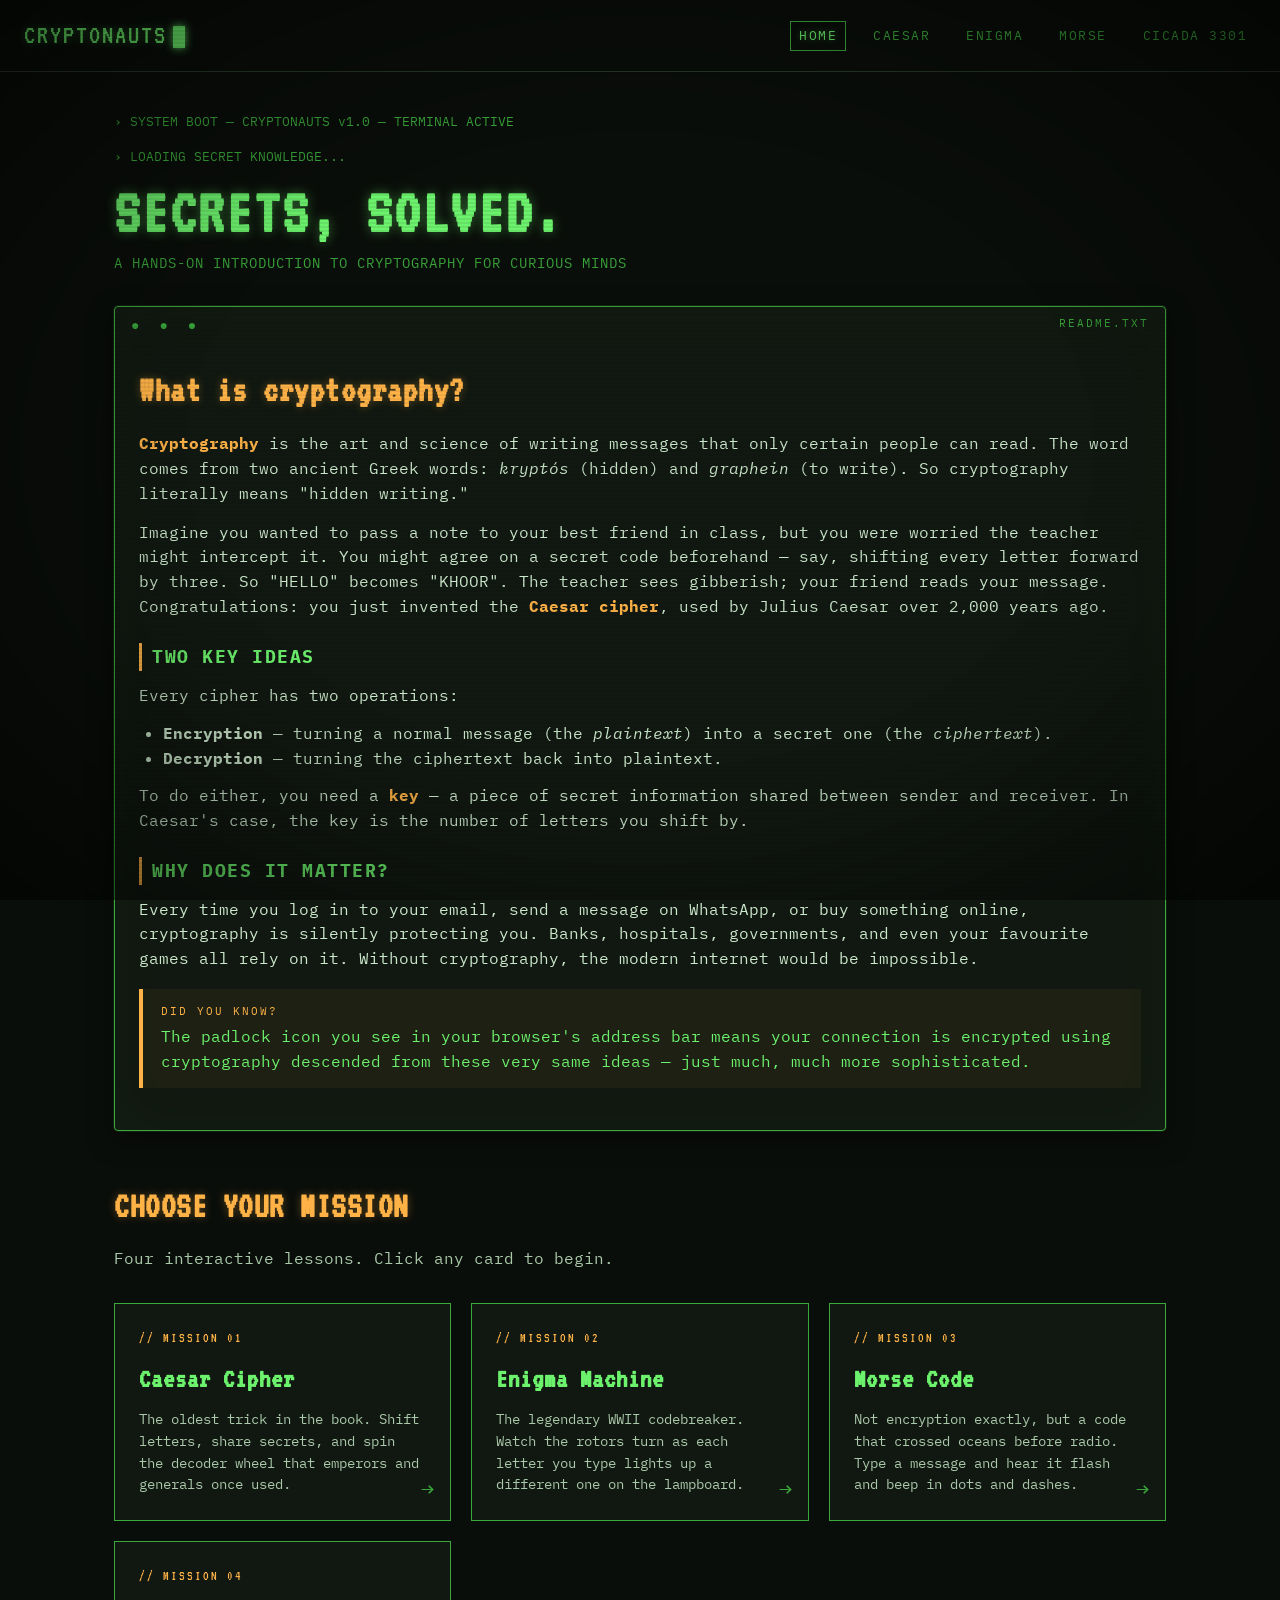
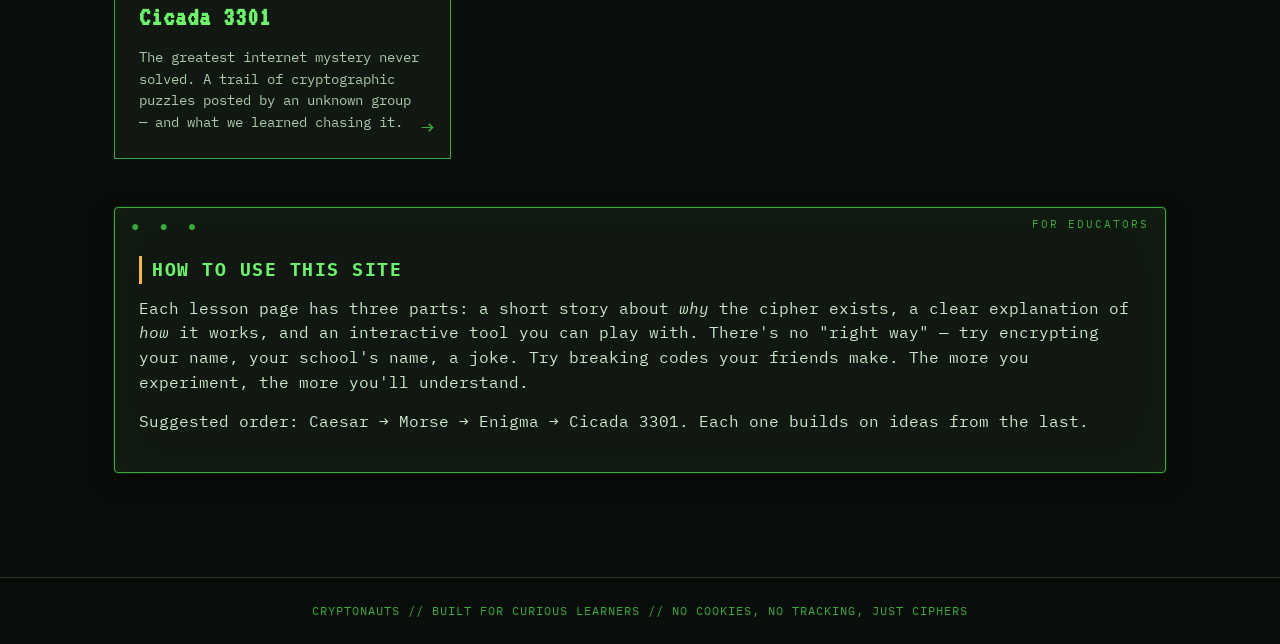
==== index.html @ a33446fe "Add files via upload" ====
<!DOCTYPE html>
<html lang="en">
<head>
  <meta charset="UTF-8">
  <meta name="viewport" content="width=device-width, initial-scale=1.0">
  <title>CRYPTONAUTS — Learn Cryptography</title>
  <link rel="stylesheet" href="styles.css">
</head>
<body>

<nav class="topnav">
  <a href="index.html" class="brand">CRYPTONAUTS<span class="blink"></span></a>
  <div class="nav-links">
    <a href="index.html" class="active">HOME</a>
    <a href="caesar.html">CAESAR</a>
    <a href="enigma.html">ENIGMA</a>
    <a href="morse.html">MORSE</a>
    <a href="cicada.html">CICADA 3301</a>
  </div>
</nav>

<div class="container">

  <div class="boot-line" style="animation-delay: 0s">
    <p style="color: var(--phosphor-dim); font-size: 13px;">› SYSTEM BOOT — CRYPTONAUTS v1.0 — TERMINAL ACTIVE</p>
  </div>
  <div class="boot-line" style="animation-delay: 0.3s">
    <p style="color: var(--phosphor-dim); font-size: 13px;">› LOADING SECRET KNOWLEDGE...</p>
  </div>
  <div class="boot-line" style="animation-delay: 0.6s">
    <h1 class="page-title">SECRETS, SOLVED.</h1>
    <p class="page-subtitle">A HANDS-ON INTRODUCTION TO CRYPTOGRAPHY FOR CURIOUS MINDS</p>
  </div>

  <div class="terminal boot-line" style="animation-delay: 0.9s">
    <span class="terminal-label">README.TXT</span>
    <div class="terminal-body">
      <h2>What is cryptography?</h2>
      <p><strong>Cryptography</strong> is the art and science of writing messages that only certain people can read. The word comes from two ancient Greek words: <em>kryptós</em> (hidden) and <em>graphein</em> (to write). So cryptography literally means "hidden writing."</p>

      <p>Imagine you wanted to pass a note to your best friend in class, but you were worried the teacher might intercept it. You might agree on a secret code beforehand — say, shifting every letter forward by three. So "HELLO" becomes "KHOOR". The teacher sees gibberish; your friend reads your message. Congratulations: you just invented the <strong>Caesar cipher</strong>, used by Julius Caesar over 2,000 years ago.</p>

      <h3>Two key ideas</h3>
      <p>Every cipher has two operations:</p>
      <ul style="margin-left: 24px; color: #cce8cc;">
        <li><strong>Encryption</strong> — turning a normal message (the <em>plaintext</em>) into a secret one (the <em>ciphertext</em>).</li>
        <li><strong>Decryption</strong> — turning the ciphertext back into plaintext.</li>
      </ul>
      <p style="margin-top: 12px;">To do either, you need a <strong>key</strong> — a piece of secret information shared between sender and receiver. In Caesar's case, the key is the number of letters you shift by.</p>

      <h3>Why does it matter?</h3>
      <p>Every time you log in to your email, send a message on WhatsApp, or buy something online, cryptography is silently protecting you. Banks, hospitals, governments, and even your favourite games all rely on it. Without cryptography, the modern internet would be impossible.</p>

      <div class="info-box">
        <div class="info-label">DID YOU KNOW?</div>
        The padlock icon you see in your browser's address bar means your connection is encrypted using cryptography descended from these very same ideas — just much, much more sophisticated.
      </div>
    </div>
  </div>

  <h2 style="margin-top: 48px;">CHOOSE YOUR MISSION</h2>
  <p style="color: #aac8aa;">Four interactive lessons. Click any card to begin.</p>

  <div class="lesson-grid">
    <a href="caesar.html" class="lesson-card">
      <div class="num">// MISSION 01</div>
      <h3>Caesar Cipher</h3>
      <p>The oldest trick in the book. Shift letters, share secrets, and spin the decoder wheel that emperors and generals once used.</p>
    </a>

    <a href="enigma.html" class="lesson-card">
      <div class="num">// MISSION 02</div>
      <h3>Enigma Machine</h3>
      <p>The legendary WWII codebreaker. Watch the rotors turn as each letter you type lights up a different one on the lampboard.</p>
    </a>

    <a href="morse.html" class="lesson-card">
      <div class="num">// MISSION 03</div>
      <h3>Morse Code</h3>
      <p>Not encryption exactly, but a code that crossed oceans before radio. Type a message and hear it flash and beep in dots and dashes.</p>
    </a>

    <a href="cicada.html" class="lesson-card glitch">
      <div class="num">// MISSION 04</div>
      <h3>Cicada 3301</h3>
      <p>The greatest internet mystery never solved. A trail of cryptographic puzzles posted by an unknown group — and what we learned chasing it.</p>
    </a>
  </div>

  <div class="terminal" style="margin-top: 48px;">
    <span class="terminal-label">FOR EDUCATORS</span>
    <div class="terminal-body">
      <h3>How to use this site</h3>
      <p>Each lesson page has three parts: a short story about <em>why</em> the cipher exists, a clear explanation of <em>how</em> it works, and an interactive tool you can play with. There's no "right way" — try encrypting your name, your school's name, a joke. Try breaking codes your friends make. The more you experiment, the more you'll understand.</p>
      <p>Suggested order: Caesar → Morse → Enigma → Cicada 3301. Each one builds on ideas from the last.</p>
    </div>
  </div>

</div>

<footer>
  CRYPTONAUTS // BUILT FOR CURIOUS LEARNERS // NO COOKIES, NO TRACKING, JUST CIPHERS
</footer>

</body>
</html>
---- styles.css ----
/* =========================================================
   CRYPTONAUTS — A learning site about cryptography
   Aesthetic: retro CRT terminal × vintage codebreaker's notebook
   ========================================================= */

@import url('https://fonts.googleapis.com/css2?family=VT323&family=Special+Elite&family=IBM+Plex+Mono:wght@400;500;700&display=swap');

:root {
  --bg: #0a0e0a;
  --bg-soft: #111811;
  --paper: #efe7d3;
  --paper-shadow: #b8ad8e;
  --ink: #1a1810;
  --phosphor: #6cf26c;
  --phosphor-dim: #3aa83a;
  --phosphor-glow: #6cf26c66;
  --amber: #ffb347;
  --amber-glow: #ffb34755;
  --crimson: #c44545;
  --rule: #2a3a2a;
  --terminal-mono: 'IBM Plex Mono', 'Courier New', monospace;
  --display: 'VT323', monospace;
  --paper-font: 'Special Elite', 'Courier New', monospace;
}

* {
  margin: 0;
  padding: 0;
  box-sizing: border-box;
}

html { scroll-behavior: smooth; }

body {
  background: var(--bg);
  color: var(--phosphor);
  font-family: var(--terminal-mono);
  font-size: 16px;
  line-height: 1.55;
  min-height: 100vh;
  overflow-x: hidden;
  position: relative;
}

/* CRT scanline overlay — applied site-wide */
body::before {
  content: '';
  position: fixed;
  inset: 0;
  pointer-events: none;
  z-index: 9999;
  background:
    repeating-linear-gradient(
      to bottom,
      rgba(0,0,0,0) 0px,
      rgba(0,0,0,0) 2px,
      rgba(0,0,0,0.12) 3px,
      rgba(0,0,0,0) 4px
    );
  mix-blend-mode: multiply;
}

/* Subtle vignette */
body::after {
  content: '';
  position: fixed;
  inset: 0;
  pointer-events: none;
  z-index: 9998;
  background: radial-gradient(ellipse at center, transparent 50%, rgba(0,0,0,0.55) 100%);
}

/* ============ NAVIGATION ============ */
.topnav {
  border-bottom: 1px solid var(--rule);
  padding: 14px 24px;
  display: flex;
  align-items: center;
  justify-content: space-between;
  flex-wrap: wrap;
  gap: 12px;
  background: var(--bg);
  position: sticky;
  top: 0;
  z-index: 100;
  backdrop-filter: blur(4px);
}

.brand {
  font-family: var(--display);
  font-size: 28px;
  color: var(--phosphor);
  text-shadow: 0 0 8px var(--phosphor-glow);
  letter-spacing: 2px;
  text-decoration: none;
}
.brand .blink {
  display: inline-block;
  width: 12px;
  height: 22px;
  background: var(--phosphor);
  vertical-align: middle;
  margin-left: 6px;
  animation: blink 1s steps(1) infinite;
  box-shadow: 0 0 8px var(--phosphor);
}
@keyframes blink { 50% { opacity: 0; } }

.nav-links {
  display: flex;
  gap: 18px;
  flex-wrap: wrap;
}
.nav-links a {
  color: var(--phosphor-dim);
  text-decoration: none;
  font-size: 13px;
  text-transform: uppercase;
  letter-spacing: 1.5px;
  padding: 4px 8px;
  border: 1px solid transparent;
  transition: all 0.15s;
}
.nav-links a:hover,
.nav-links a.active {
  color: var(--phosphor);
  border-color: var(--phosphor-dim);
  text-shadow: 0 0 6px var(--phosphor-glow);
}

/* ============ LAYOUT ============ */
.container {
  max-width: 1100px;
  margin: 0 auto;
  padding: 40px 24px 80px;
}

.page-title {
  font-family: var(--display);
  font-size: 64px;
  line-height: 1;
  color: var(--phosphor);
  text-shadow: 0 0 12px var(--phosphor-glow);
  margin-bottom: 8px;
  letter-spacing: 2px;
}
.page-subtitle {
  color: var(--phosphor-dim);
  margin-bottom: 32px;
  font-size: 14px;
  letter-spacing: 1px;
}

h2 {
  font-family: var(--display);
  font-size: 36px;
  color: var(--amber);
  text-shadow: 0 0 8px var(--amber-glow);
  margin: 32px 0 12px;
  letter-spacing: 1.5px;
}

h3 {
  color: var(--phosphor);
  font-size: 18px;
  text-transform: uppercase;
  letter-spacing: 1.5px;
  margin: 24px 0 12px;
  border-left: 3px solid var(--amber);
  padding-left: 10px;
}

p { margin-bottom: 14px; color: #cce8cc; }
p strong { color: var(--amber); }

/* ============ TERMINAL PANEL ============ */
.terminal {
  background: var(--bg-soft);
  border: 1px solid var(--phosphor-dim);
  border-radius: 4px;
  padding: 24px;
  margin: 24px 0;
  box-shadow:
    0 0 0 1px rgba(108, 242, 108, 0.1),
    0 8px 24px rgba(0, 0, 0, 0.5),
    inset 0 0 60px rgba(108, 242, 108, 0.03);
  position: relative;
}
.terminal::before {
  content: '● ● ●';
  color: var(--phosphor-dim);
  font-size: 14px;
  letter-spacing: 6px;
  position: absolute;
  top: 8px;
  left: 16px;
}
.terminal-label {
  position: absolute;
  top: 8px;
  right: 16px;
  font-size: 11px;
  color: var(--phosphor-dim);
  letter-spacing: 2px;
}
.terminal-body {
  margin-top: 24px;
}

/* ============ FORM ELEMENTS ============ */
label {
  display: block;
  font-size: 12px;
  text-transform: uppercase;
  letter-spacing: 2px;
  color: var(--amber);
  margin-bottom: 6px;
  margin-top: 14px;
}

textarea, input[type="text"], input[type="number"], select {
  width: 100%;
  background: #050805;
  color: var(--phosphor);
  border: 1px solid var(--phosphor-dim);
  padding: 10px 12px;
  font-family: var(--terminal-mono);
  font-size: 15px;
  border-radius: 2px;
  outline: none;
  transition: border-color 0.15s, box-shadow 0.15s;
}
textarea {
  min-height: 80px;
  resize: vertical;
}
textarea:focus, input:focus, select:focus {
  border-color: var(--phosphor);
  box-shadow: 0 0 0 1px var(--phosphor), 0 0 12px var(--phosphor-glow);
}

input[type="range"] {
  width: 100%;
  -webkit-appearance: none;
  appearance: none;
  height: 4px;
  background: var(--rule);
  border-radius: 2px;
  outline: none;
}
input[type="range"]::-webkit-slider-thumb {
  -webkit-appearance: none;
  appearance: none;
  width: 18px;
  height: 18px;
  background: var(--amber);
  border-radius: 50%;
  cursor: pointer;
  box-shadow: 0 0 10px var(--amber-glow);
}
input[type="range"]::-moz-range-thumb {
  width: 18px;
  height: 18px;
  background: var(--amber);
  border-radius: 50%;
  cursor: pointer;
  border: none;
  box-shadow: 0 0 10px var(--amber-glow);
}

button, .btn {
  background: transparent;
  color: var(--phosphor);
  border: 1px solid var(--phosphor);
  padding: 10px 20px;
  font-family: var(--terminal-mono);
  font-size: 13px;
  text-transform: uppercase;
  letter-spacing: 2px;
  cursor: pointer;
  transition: all 0.15s;
  margin-right: 8px;
  margin-top: 8px;
}
button:hover, .btn:hover {
  background: var(--phosphor);
  color: var(--bg);
  box-shadow: 0 0 16px var(--phosphor-glow);
}
button.amber {
  border-color: var(--amber);
  color: var(--amber);
}
button.amber:hover {
  background: var(--amber);
  color: var(--bg);
  box-shadow: 0 0 16px var(--amber-glow);
}
button:disabled {
  opacity: 0.4;
  cursor: not-allowed;
}

.output {
  background: #050805;
  border: 1px dashed var(--phosphor-dim);
  padding: 14px;
  min-height: 60px;
  margin-top: 12px;
  font-family: var(--terminal-mono);
  word-break: break-all;
  white-space: pre-wrap;
  color: var(--amber);
  text-shadow: 0 0 4px var(--amber-glow);
  font-size: 16px;
}
.output:empty::before {
  content: '› waiting for input...';
  color: var(--phosphor-dim);
  font-style: italic;
}

/* ============ GRID HELPERS ============ */
.two-col {
  display: grid;
  grid-template-columns: 1fr 1fr;
  gap: 18px;
}
.three-col {
  display: grid;
  grid-template-columns: repeat(3, 1fr);
  gap: 16px;
}

@media (max-width: 720px) {
  .two-col, .three-col { grid-template-columns: 1fr; }
  .page-title { font-size: 44px; }
  .container { padding: 24px 16px 60px; }
}

/* ============ HOME PAGE CARDS ============ */
.lesson-grid {
  display: grid;
  grid-template-columns: repeat(auto-fit, minmax(260px, 1fr));
  gap: 20px;
  margin-top: 32px;
}

.lesson-card {
  background: var(--bg-soft);
  border: 1px solid var(--phosphor-dim);
  padding: 24px;
  text-decoration: none;
  color: inherit;
  transition: all 0.2s;
  position: relative;
  overflow: hidden;
  display: block;
}
.lesson-card::after {
  content: '→';
  position: absolute;
  right: 16px;
  bottom: 14px;
  font-size: 22px;
  color: var(--phosphor-dim);
  transition: transform 0.2s, color 0.2s;
}
.lesson-card:hover {
  border-color: var(--amber);
  transform: translateY(-2px);
  box-shadow: 0 8px 24px rgba(0,0,0,0.6), 0 0 18px var(--amber-glow);
}
.lesson-card:hover::after {
  transform: translateX(6px);
  color: var(--amber);
}
.lesson-card .num {
  font-family: var(--display);
  font-size: 14px;
  color: var(--amber);
  letter-spacing: 2px;
}
.lesson-card h3 {
  border: none;
  padding: 0;
  margin: 8px 0;
  font-family: var(--display);
  font-size: 28px;
  color: var(--phosphor);
  text-transform: none;
  letter-spacing: 1px;
}
.lesson-card p {
  color: #aac8aa;
  font-size: 14px;
  margin: 0;
}

/* ============ CAESAR WHEEL ============ */
.wheel-wrap {
  display: flex;
  justify-content: center;
  margin: 20px 0;
}
.wheel {
  position: relative;
  width: 320px;
  height: 320px;
}
.wheel svg {
  width: 100%;
  height: 100%;
  filter: drop-shadow(0 0 12px var(--phosphor-glow));
}
.wheel .inner {
  transition: transform 0.5s cubic-bezier(.22,1,.36,1);
  transform-origin: center;
}

/* ============ ENIGMA ROTORS ============ */
.rotor-rack {
  display: flex;
  justify-content: center;
  gap: 14px;
  margin: 24px 0;
  flex-wrap: wrap;
}
.rotor {
  width: 80px;
  background: linear-gradient(180deg, #1a2418, #0c100c);
  border: 1px solid var(--phosphor-dim);
  border-radius: 6px;
  padding: 10px 6px;
  text-align: center;
  box-shadow: inset 0 0 20px rgba(0,0,0,0.6), 0 4px 12px rgba(0,0,0,0.5);
}
.rotor-label {
  font-size: 10px;
  letter-spacing: 2px;
  color: var(--phosphor-dim);
  margin-bottom: 6px;
}
.rotor-window {
  background: #050805;
  border: 1px solid var(--amber);
  font-family: var(--display);
  font-size: 36px;
  color: var(--amber);
  text-shadow: 0 0 10px var(--amber-glow);
  padding: 6px;
  margin: 6px 0;
}
.rotor button {
  width: 28px;
  height: 22px;
  padding: 0;
  margin: 2px;
  font-size: 14px;
  border: 1px solid var(--phosphor-dim);
}

/* ============ ENIGMA LAMPBOARD ============ */
.lampboard {
  display: grid;
  grid-template-columns: repeat(13, 1fr);
  gap: 4px;
  margin: 20px 0;
  background: #0c0c08;
  padding: 12px;
  border: 1px solid var(--rule);
  border-radius: 4px;
}
.lamp {
  aspect-ratio: 1;
  background: #1a1a14;
  color: #4a4a40;
  display: flex;
  align-items: center;
  justify-content: center;
  font-family: var(--display);
  font-size: 18px;
  border-radius: 50%;
  border: 1px solid #2a2a20;
  transition: all 0.15s;
}
.lamp.on {
  background: #fff5cc;
  color: #1a1810;
  border-color: var(--amber);
  box-shadow: 0 0 20px var(--amber), 0 0 40px var(--amber-glow);
  text-shadow: none;
}

@media (max-width: 640px) {
  .lampboard { grid-template-columns: repeat(7, 1fr); }
}

/* ============ MORSE ============ */
.morse-output {
  font-family: var(--display);
  font-size: 32px;
  letter-spacing: 4px;
  line-height: 1.4;
  background: #050805;
  border: 1px dashed var(--phosphor-dim);
  padding: 18px;
  min-height: 80px;
  margin-top: 12px;
  color: var(--amber);
  text-shadow: 0 0 8px var(--amber-glow);
  word-break: break-word;
}
.morse-output:empty::before {
  content: '. . . awaiting transmission';
  color: var(--phosphor-dim);
  font-size: 18px;
  font-family: var(--terminal-mono);
  letter-spacing: normal;
  font-style: italic;
}

.lamp-big {
  width: 120px;
  height: 120px;
  border-radius: 50%;
  background: radial-gradient(circle, #2a1a08 0%, #0a0604 70%);
  margin: 20px auto;
  border: 2px solid #5a3a18;
  transition: all 0.08s;
}
.lamp-big.lit {
  background: radial-gradient(circle, #fff5cc 0%, #ffb347 40%, #b07020 80%);
  border-color: #fff5cc;
  box-shadow: 0 0 40px var(--amber), 0 0 80px var(--amber-glow), inset 0 0 20px rgba(255,255,255,0.5);
}

/* ============ CICADA STORY ============ */
.cicada-banner {
  background: linear-gradient(180deg, #1a0a0a 0%, #0a0505 100%);
  border: 1px solid #5a2020;
  padding: 40px 24px;
  text-align: center;
  margin: 24px 0;
  position: relative;
}
.cicada-banner h2 {
  color: #ff6b6b;
  text-shadow: 0 0 14px #ff6b6b88;
  font-size: 56px;
  margin: 0;
}
.cicada-banner p { color: #ccaaaa; margin-top: 8px; }

.timeline {
  border-left: 2px solid var(--phosphor-dim);
  padding-left: 24px;
  margin: 24px 0;
}
.timeline-item {
  position: relative;
  margin-bottom: 28px;
}
.timeline-item::before {
  content: '';
  position: absolute;
  left: -33px;
  top: 6px;
  width: 14px;
  height: 14px;
  background: var(--amber);
  border-radius: 50%;
  box-shadow: 0 0 10px var(--amber-glow);
}
.timeline-date {
  font-family: var(--display);
  font-size: 22px;
  color: var(--amber);
  letter-spacing: 2px;
}
.timeline-item h4 {
  color: var(--phosphor);
  margin: 4px 0 8px;
  font-size: 18px;
  letter-spacing: 1px;
}
.timeline-item p { color: #aac8aa; }

.puzzle-box {
  background: var(--bg-soft);
  border: 1px solid var(--amber);
  padding: 20px;
  margin: 20px 0;
  text-align: center;
}
.puzzle-box .clue {
  font-family: var(--display);
  font-size: 22px;
  color: var(--amber);
  letter-spacing: 1px;
  margin: 12px 0;
  word-break: break-word;
}

/* ============ INFO BLOCKS ============ */
.info-box {
  border-left: 4px solid var(--amber);
  background: rgba(255, 179, 71, 0.05);
  padding: 14px 18px;
  margin: 18px 0;
}
.info-box .info-label {
  color: var(--amber);
  font-size: 11px;
  letter-spacing: 2px;
  text-transform: uppercase;
  margin-bottom: 4px;
}

/* ============ FOOTER ============ */
footer {
  border-top: 1px solid var(--rule);
  padding: 24px;
  text-align: center;
  color: var(--phosphor-dim);
  font-size: 12px;
  letter-spacing: 1px;
}

/* ============ KEYBOARD INPUT HIGHLIGHTING ============ */
.key-pressed {
  animation: keyflash 0.3s;
}
@keyframes keyflash {
  0% { background: var(--amber); color: var(--bg); }
  100% { background: transparent; color: inherit; }
}

/* Boot-up text effect for landing hero */
.boot-line {
  opacity: 0;
  animation: bootIn 0.4s forwards;
}
@keyframes bootIn {
  to { opacity: 1; }
}

/* Glitch on cicada page hover */
.glitch:hover {
  animation: glitch 0.3s;
}
@keyframes glitch {
  0%, 100% { transform: translate(0); }
  20% { transform: translate(-2px, 2px); }
  40% { transform: translate(2px, -2px); }
  60% { transform: translate(-1px, 1px); }
  80% { transform: translate(1px, -1px); }
}
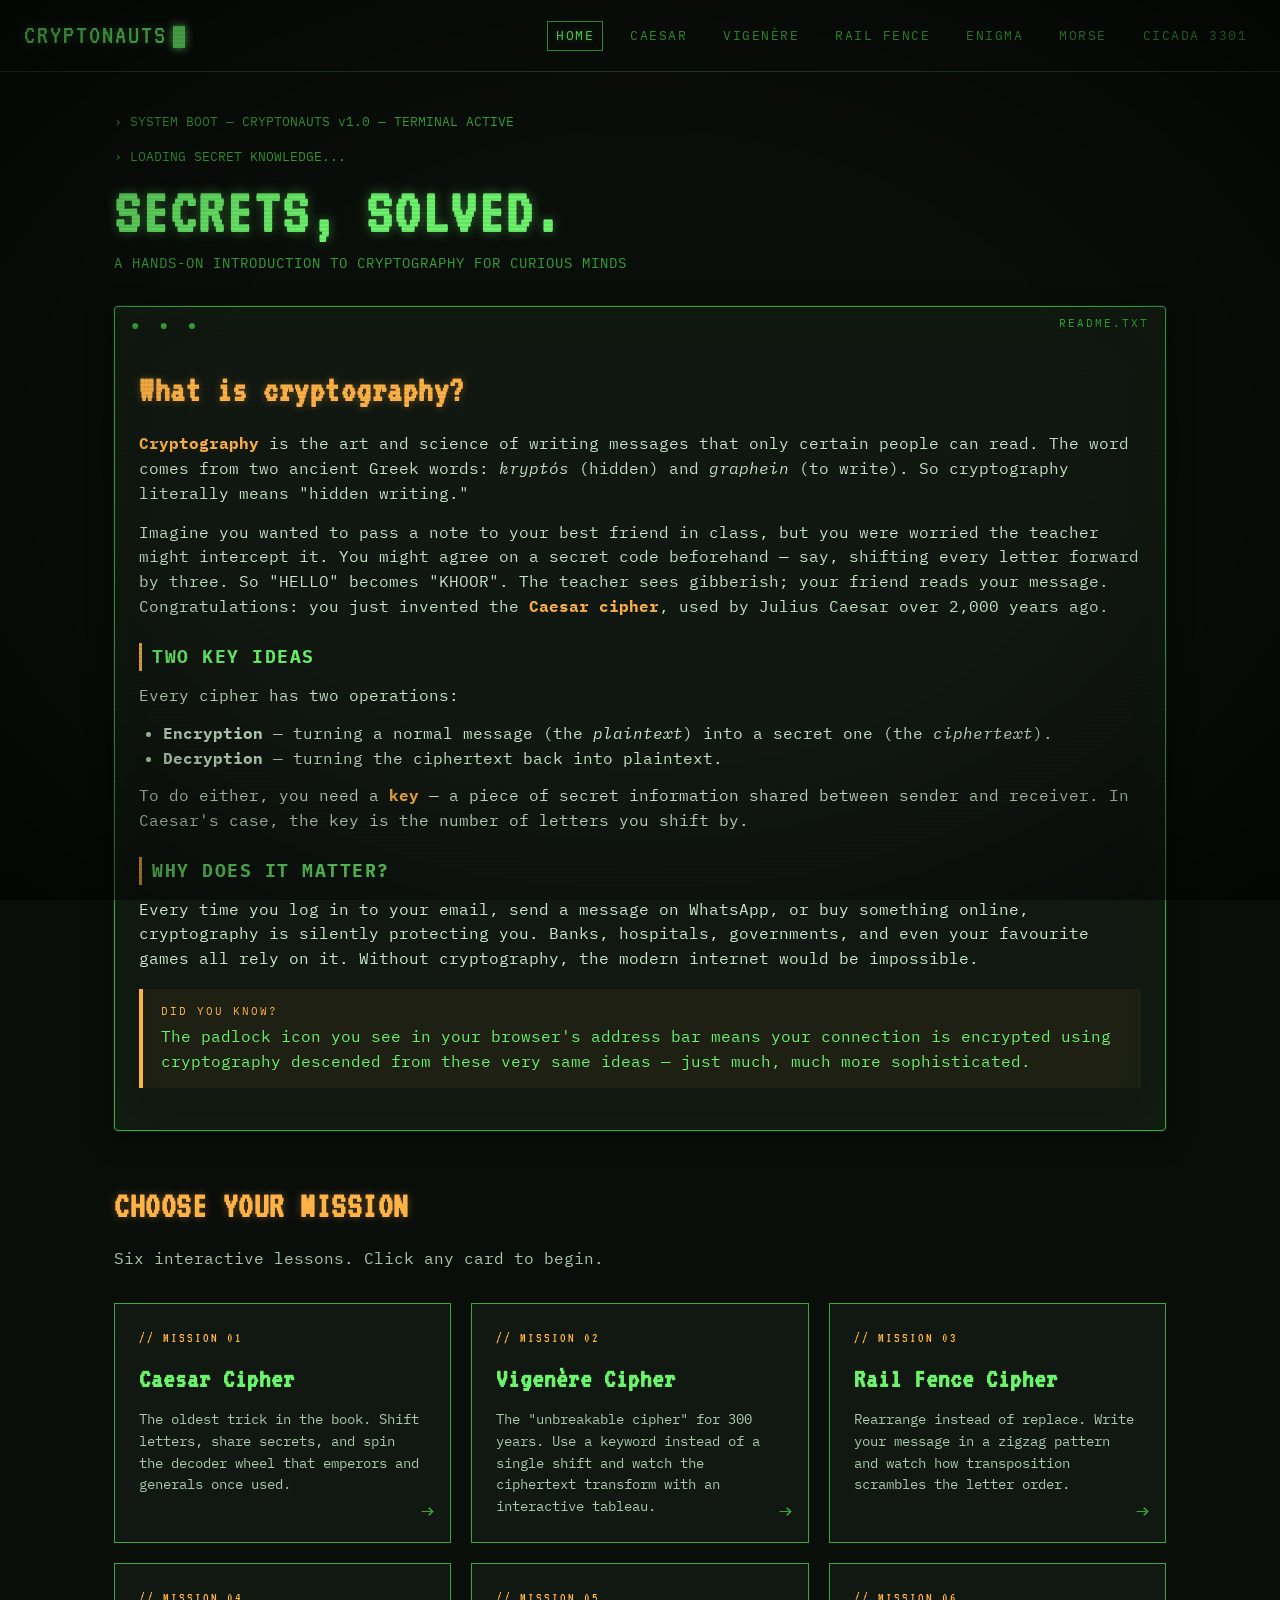
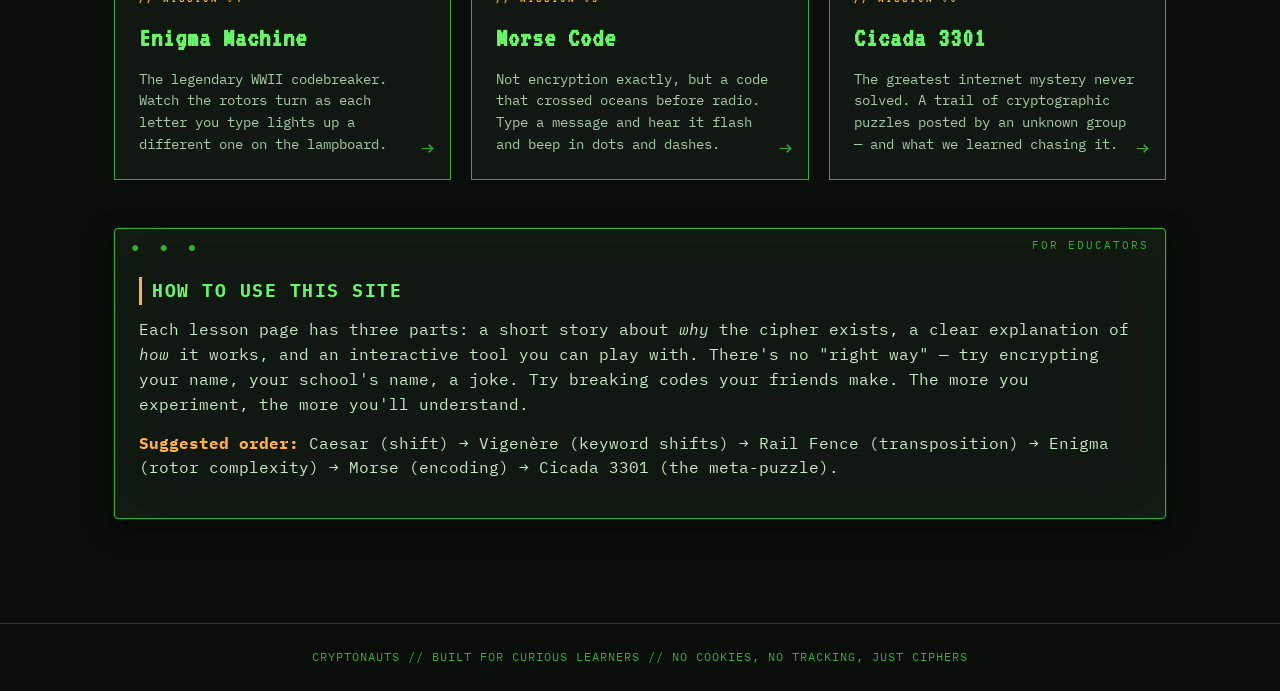
==== commit 63b0adfe: "Add files via upload Added Vignere and Rail Fence Cipher" ====
--- a/index.html
+++ b/index.html
@@ -13,6 +13,8 @@
   <div class="nav-links">
     <a href="index.html" class="active">HOME</a>
     <a href="caesar.html">CAESAR</a>
+    <a href="vigenere.html">VIGENÈRE</a>
+    <a href="railfence.html">RAIL FENCE</a>
     <a href="enigma.html">ENIGMA</a>
     <a href="morse.html">MORSE</a>
     <a href="cicada.html">CICADA 3301</a>
@@ -59,7 +61,7 @@
   </div>
 
   <h2 style="margin-top: 48px;">CHOOSE YOUR MISSION</h2>
-  <p style="color: #aac8aa;">Four interactive lessons. Click any card to begin.</p>
+  <p style="color: #aac8aa;">Six interactive lessons. Click any card to begin.</p>
 
   <div class="lesson-grid">
     <a href="caesar.html" class="lesson-card">
@@ -68,20 +70,32 @@
       <p>The oldest trick in the book. Shift letters, share secrets, and spin the decoder wheel that emperors and generals once used.</p>
     </a>
 
+    <a href="vigenere.html" class="lesson-card">
+      <div class="num">// MISSION 02</div>
+      <h3>Vigenère Cipher</h3>
+      <p>The "unbreakable cipher" for 300 years. Use a keyword instead of a single shift and watch the ciphertext transform with an interactive tableau.</p>
+    </a>
+
+    <a href="railfence.html" class="lesson-card">
+      <div class="num">// MISSION 03</div>
+      <h3>Rail Fence Cipher</h3>
+      <p>Rearrange instead of replace. Write your message in a zigzag pattern and watch how transposition scrambles the letter order.</p>
+    </a>
+
     <a href="enigma.html" class="lesson-card">
-      <div class="num">// MISSION 02</div>
+      <div class="num">// MISSION 04</div>
       <h3>Enigma Machine</h3>
       <p>The legendary WWII codebreaker. Watch the rotors turn as each letter you type lights up a different one on the lampboard.</p>
     </a>
 
     <a href="morse.html" class="lesson-card">
-      <div class="num">// MISSION 03</div>
+      <div class="num">// MISSION 05</div>
       <h3>Morse Code</h3>
       <p>Not encryption exactly, but a code that crossed oceans before radio. Type a message and hear it flash and beep in dots and dashes.</p>
     </a>
 
     <a href="cicada.html" class="lesson-card glitch">
-      <div class="num">// MISSION 04</div>
+      <div class="num">// MISSION 06</div>
       <h3>Cicada 3301</h3>
       <p>The greatest internet mystery never solved. A trail of cryptographic puzzles posted by an unknown group — and what we learned chasing it.</p>
     </a>
@@ -92,7 +106,7 @@
     <div class="terminal-body">
       <h3>How to use this site</h3>
       <p>Each lesson page has three parts: a short story about <em>why</em> the cipher exists, a clear explanation of <em>how</em> it works, and an interactive tool you can play with. There's no "right way" — try encrypting your name, your school's name, a joke. Try breaking codes your friends make. The more you experiment, the more you'll understand.</p>
-      <p>Suggested order: Caesar → Morse → Enigma → Cicada 3301. Each one builds on ideas from the last.</p>
+      <p><strong>Suggested order:</strong> Caesar (shift) → Vigenère (keyword shifts) → Rail Fence (transposition) → Enigma (rotor complexity) → Morse (encoding) → Cicada 3301 (the meta-puzzle).</p>
     </div>
   </div>
 
--- a/styles.css
+++ b/styles.css
@@ -415,7 +415,11 @@
 }
 .wheel .inner {
   transition: transform 0.5s cubic-bezier(.22,1,.36,1);
-  transform-origin: center;
+  /* The SVG viewBox is -160 -160 320 320, so the SVG origin (0,0) is the centre.
+     We set transform-origin to 0 0 (SVG units) so the rotation pivots around the
+     centre of the wheel rather than around the CSS bounding box of the <g>. */
+  transform-origin: 0px 0px;
+  transform-box: view-box;
 }
 
 /* ============ ENIGMA ROTORS ============ */
@@ -656,3 +660,283 @@
   60% { transform: translate(-1px, 1px); }
   80% { transform: translate(1px, -1px); }
 }
+
+/* ============ VIGENÈRE TABLEAU ============ */
+.vig-tableau {
+  display: grid;
+  grid-template-columns: repeat(27, 1fr);
+  gap: 1px;
+  background: var(--rule);
+  padding: 8px;
+  margin: 16px 0;
+  max-width: 100%;
+  overflow-x: auto;
+  font-size: 11px;
+  font-family: var(--terminal-mono);
+}
+.vig-tableau .cell {
+  background: #050805;
+  color: var(--phosphor-dim);
+  padding: 4px;
+  text-align: center;
+  aspect-ratio: 1;
+  display: flex;
+  align-items: center;
+  justify-content: center;
+  min-width: 24px;
+  min-height: 24px;
+}
+.vig-tableau .cell.header {
+  background: #0c0c08;
+  color: var(--amber);
+  font-weight: bold;
+}
+.vig-tableau .cell.col-hover {
+  background: var(--bg-soft);
+  color: var(--amber);
+  box-shadow: inset 0 0 8px var(--amber-glow);
+}
+.vig-tableau .cell.row-hover {
+  background: var(--bg-soft);
+  color: var(--phosphor);
+  box-shadow: inset 0 0 8px var(--phosphor-glow);
+}
+
+/* ============ VIGENÈRE BREAKDOWN ============ */
+.vig-col {
+  background: #0c0c08;
+  border: 1px solid var(--rule);
+  padding: 8px;
+  border-radius: 3px;
+  display: flex;
+  flex-direction: column;
+  align-items: center;
+  gap: 4px;
+  font-size: 12px;
+  animation: slideUp 0.3s ease-out;
+}
+.vig-col.space {
+  background: transparent;
+  border: none;
+  padding: 0;
+  min-width: 4px;
+}
+@keyframes slideUp {
+  from { opacity: 0; transform: translateY(8px); }
+  to { opacity: 1; transform: translateY(0); }
+}
+.vig-row-label {
+  color: var(--phosphor-dim);
+  font-size: 10px;
+  letter-spacing: 1px;
+  text-transform: uppercase;
+}
+.vig-cell {
+  font-family: var(--display);
+  font-size: 18px;
+  padding: 4px 6px;
+  min-width: 28px;
+  text-align: center;
+}
+.vig-plain {
+  color: var(--phosphor);
+  border: 1px solid var(--phosphor-dim);
+}
+.vig-key {
+  color: var(--amber);
+  border: 1px solid var(--amber);
+}
+.vig-cipher {
+  color: var(--phosphor);
+  background: rgba(108, 242, 108, 0.1);
+  border: 1px solid var(--phosphor);
+  font-weight: bold;
+}
+.vig-shift {
+  color: var(--amber);
+  font-family: var(--display);
+  font-size: 14px;
+  letter-spacing: 1px;
+}
+
+/* ============ RAIL FENCE VISUALIZATION ============ */
+.rf-row {
+  display: flex;
+  gap: 4px;
+  margin-bottom: 12px;
+  align-items: center;
+}
+.rf-row-label {
+  color: var(--amber);
+  font-size: 11px;
+  letter-spacing: 1px;
+  min-width: 70px;
+  text-align: right;
+}
+.rf-cell {
+  width: 24px;
+  height: 24px;
+  display: flex;
+  align-items: center;
+  justify-content: center;
+  font-size: 14px;
+  font-family: var(--display);
+}
+.rf-cell.filled {
+  background: var(--amber);
+  color: var(--bg);
+  border: 1px solid var(--amber);
+  box-shadow: 0 0 8px var(--amber-glow);
+  animation: fillCell 0.3s ease-out;
+}
+@keyframes fillCell {
+  from { opacity: 0; scale: 0.6; }
+  to { opacity: 1; scale: 1; }
+}
+.rf-cell.dot {
+  color: var(--phosphor-dim);
+  opacity: 0.4;
+}
+
+/* ============ VIGENÈRE BREAKDOWN ============ */
+.vig-grid {
+  display: flex;
+  flex-wrap: wrap;
+  gap: 4px;
+  margin-top: 12px;
+  background: #050805;
+  border: 1px dashed var(--phosphor-dim);
+  padding: 14px;
+  min-height: 100px;
+}
+.vig-col {
+  display: flex;
+  flex-direction: column;
+  align-items: center;
+  min-width: 32px;
+  padding: 4px 2px;
+  border-radius: 3px;
+  background: rgba(108, 242, 108, 0.04);
+  border: 1px solid transparent;
+  animation: vigFadeIn 0.25s both;
+}
+@keyframes vigFadeIn {
+  from { opacity: 0; transform: translateY(6px); }
+  to { opacity: 1; transform: translateY(0); }
+}
+.vig-col.space {
+  background: transparent;
+  min-width: 12px;
+}
+.vig-row-label {
+  font-size: 9px;
+  color: var(--phosphor-dim);
+  letter-spacing: 1px;
+  text-transform: uppercase;
+}
+.vig-cell {
+  font-family: var(--display);
+  font-size: 22px;
+  padding: 0 4px;
+  line-height: 1.1;
+}
+.vig-plain   { color: var(--phosphor); }
+.vig-key     { color: var(--amber); }
+.vig-cipher  { color: #fff5cc; text-shadow: 0 0 6px var(--amber-glow); }
+.vig-shift   { font-family: var(--terminal-mono); font-size: 10px; color: var(--phosphor-dim); }
+
+/* ============ VIGENÈRE TABLEAU ============ */
+.vig-tableau {
+  display: grid;
+  grid-template-columns: 22px repeat(26, 1fr);
+  gap: 1px;
+  background: var(--rule);
+  border: 1px solid var(--rule);
+  margin-top: 12px;
+  font-family: var(--terminal-mono);
+  font-size: 11px;
+  overflow-x: auto;
+}
+.vig-tableau .cell {
+  background: #050805;
+  text-align: center;
+  padding: 3px 0;
+  color: var(--phosphor-dim);
+  user-select: none;
+  transition: background 0.1s, color 0.1s;
+}
+.vig-tableau .cell.header {
+  color: var(--amber);
+  font-weight: bold;
+  background: #0c100c;
+}
+.vig-tableau .cell:hover {
+  background: var(--amber);
+  color: var(--bg);
+}
+.vig-tableau .cell.col-hover {
+  background: rgba(255, 179, 71, 0.15);
+  color: var(--amber);
+}
+.vig-tableau .cell.row-hover {
+  background: rgba(255, 179, 71, 0.15);
+  color: var(--amber);
+}
+.vig-tableau .cell.col-hover.row-hover {
+  background: var(--amber);
+  color: var(--bg);
+}
+
+@media (max-width: 720px) {
+  .vig-tableau { font-size: 9px; grid-template-columns: 18px repeat(26, 1fr); }
+}
+
+/* ============ RAIL FENCE ============ */
+.rf-fence {
+  font-family: var(--terminal-mono);
+  background: #050805;
+  border: 1px dashed var(--phosphor-dim);
+  padding: 16px;
+  margin-top: 12px;
+  overflow-x: auto;
+  min-height: 80px;
+}
+.rf-row {
+  display: flex;
+  gap: 2px;
+  white-space: nowrap;
+  margin-bottom: 4px;
+  line-height: 1;
+}
+.rf-row:last-child { margin-bottom: 0; }
+.rf-cell {
+  font-family: var(--display);
+  font-size: 22px;
+  min-width: 22px;
+  width: 22px;
+  text-align: center;
+  color: var(--phosphor-dim);
+  flex: 0 0 22px;
+}
+.rf-cell.filled {
+  color: var(--amber);
+  text-shadow: 0 0 6px var(--amber-glow);
+  animation: rfPop 0.25s;
+}
+.rf-cell.dot {
+  color: #2a3a2a;
+}
+@keyframes rfPop {
+  0% { transform: scale(0); opacity: 0; }
+  60% { transform: scale(1.3); }
+  100% { transform: scale(1); opacity: 1; }
+}
+.rf-row-label {
+  display: inline-block;
+  font-size: 10px;
+  color: var(--phosphor-dim);
+  letter-spacing: 1px;
+  margin-right: 8px;
+  align-self: center;
+  min-width: 40px;
+}
